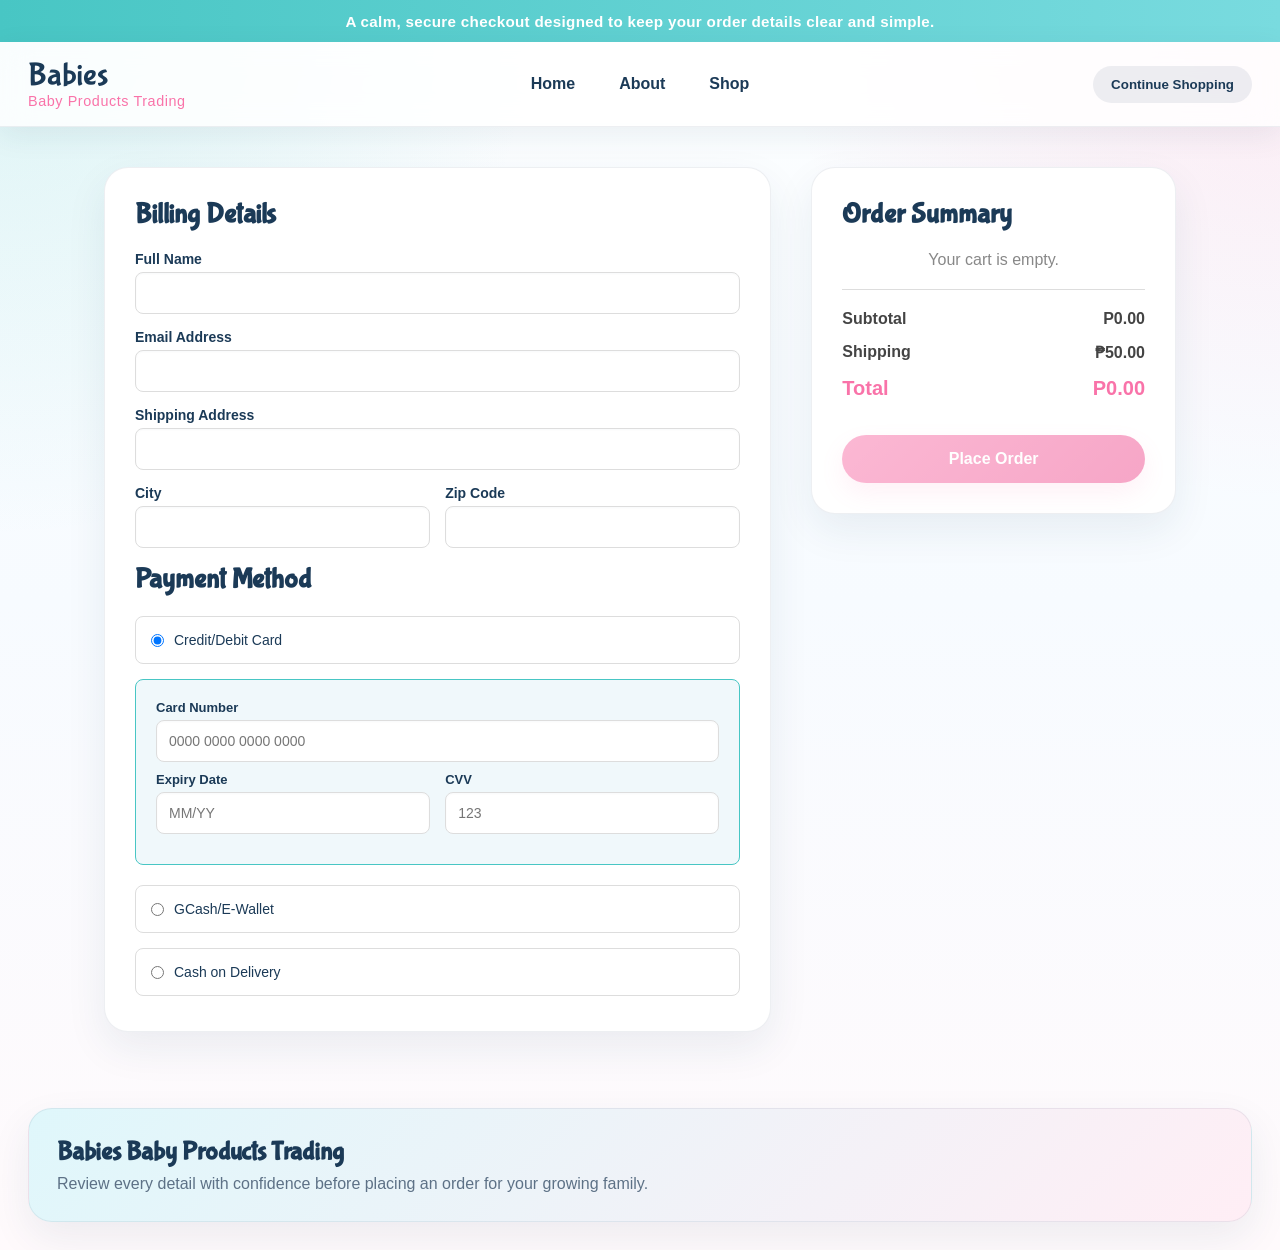
==== checkout.html @ 2b31377b "Add files via upload" ====
<!DOCTYPE html>
<html lang="en">
<head>
    <meta charset="UTF-8">
    <meta name="viewport" content="width=device-width, initial-scale=1.0">
    <title>Checkout - Babies Baby Products Trading</title>
    <link rel="stylesheet" href="checkoutstyle.css">
    <link rel="stylesheet" href="common.css">
    <link href="https://fonts.googleapis.com/css2?family=Bubblegum+Sans&display=swap" rel="stylesheet">
</head>
<body>
    <header>
        <div class="top-bar">A calm, secure checkout designed to keep your order details clear and simple.</div>
        <nav class="navbar">
            <div class="logo-container">
                <div class="logo">
                    <a href="index.html">Babies <span>Baby Products Trading</span></a>
                </div>
            </div>
            
            <div class="nav-links-container">
                <ul class="nav-links">
                    <li><a href="index.html">Home</a></li>
                    <li><a href="pages.html">About</a></li>
                    <li><a href="shop.html">Shop</a></li>
                </ul>
            </div>
            
            <div class="nav-buttons-container">
                <div class="nav-buttons">
                    <button class="nav-auth-btn" onclick="window.location.href='shop.html'">Continue Shopping</button>
                </div>
            </div>
        </nav>
    </header>

    <main class="checkout-container">
        <div class="checkout-form-section">
            <h2>Billing Details</h2>
            <form id="checkout-form">
                <div class="input-group">
                    <label for="fname">Full Name</label>
                    <input type="text" id="fname" required>
                </div>
                <div class="input-group">
                    <label for="email">Email Address</label>
                    <input type="email" id="email" required>
                </div>
                <div class="input-group">
                    <label for="address">Shipping Address</label>
                    <input type="text" id="address" required>
                </div>
                <div class="input-row">
                    <div class="input-group">
                        <label for="city">City</label>
                        <input type="text" id="city" required>
                    </div>
                    <div class="input-group">
                        <label for="zip">Zip Code</label>
                        <input type="text" id="zip" required>
                    </div>
                </div>

                <h2>Payment Method</h2>
                <div class="payment-options">
                    <label class="payment-label">
                        <input type="radio" name="payment" value="card" checked> Credit/Debit Card
                    </label>
                    
                    <div id="card-details" class="card-details-form">
                        <div class="input-group">
                            <label for="cardNumber">Card Number</label>
                            <input type="text" id="cardNumber" placeholder="0000 0000 0000 0000" maxlength="19" required>
                        </div>
                        <div class="input-row">
                            <div class="input-group">
                                <label for="expDate">Expiry Date</label>
                                <input type="text" id="expDate" placeholder="MM/YY" maxlength="5" required>
                            </div>
                            <div class="input-group">
                                <label for="cvv">CVV</label>
                                <input type="password" id="cvv" placeholder="123" maxlength="4" required>
                            </div>
                        </div>
                    </div>

                    <label class="payment-label">
                        <input type="radio" name="payment" value="gcash"> GCash/E-Wallet
                    </label>

                    <label class="payment-label">
                        <input type="radio" name="payment" value="cod"> Cash on Delivery
                    </label>
                </div>
            </form>
        </div>

        <div class="order-summary">
            <h2>Order Summary</h2>
            <div class="summary-items" id="summary-items">
            </div>
            <hr>
            <div class="summary-totals">
                <div class="summary-row">
                    <span>Subtotal</span>
                    <span id="summary-subtotal">₱0.00</span>
                </div>
                <div class="summary-row">
                    <span>Shipping</span>
                    <span id="summary-shipping">₱50.00</span>
                </div>
                <div class="summary-row total">
                    <span>Total</span>
                    <span id="summary-total">₱0.00</span>
                </div>
            </div>
            <button type="submit" form="checkout-form" class="place-order-btn">Place Order</button>
        </div>
    </main>

    <footer class="site-footer">
        <h3>Babies Baby Products Trading</h3>
        <p>Review every detail with confidence before placing an order for your growing family.</p>
    </footer>

    <script src="script.js"></script>
</body>
</html>
---- checkoutstyle.css ----
:root {
    --primary-blue: #48C6C4;
    --dark-blue: #1B3A57;
    --pink: #F973A9;
    --light-blue: #AEE5FF;
    --white: #ffffff;
    --bg-gray: #f8f8f8;
}

* {
    margin: 0;
    padding: 0;
    box-sizing: border-box;
    font-family: 'Arial', sans-serif;
}

body {
    background-color: var(--bg-gray);
    display: flex;
    flex-direction: column;
    min-height: 100vh;
}

header {
    width: 100%;
    flex-shrink: 0;
}

.top-bar {
    display: flex;
    justify-content: space-between;
    background-color: var(--primary-blue);
    padding: 10px 20px;
    height: 10px;
}

.navbar {
    display: flex;
    justify-content: space-between;
    align-items: center;
    background-color: var(--white);
    padding: 15px 20px;
    box-shadow: 0 2px 10px rgba(0, 0, 0, 0.1);
}

.logo-container {
    flex: 1;
    display: flex;
    justify-content: flex-start;
}

.logo a {
    font-size: 32px;
    text-decoration: none;
    font-family: 'Bubblegum Sans', cursive;
    color: var(--dark-blue);
}

.logo span {
    color: var(--pink);
}

.nav-links-container {
    display: flex;
    justify-content: center;
}

.nav-links {
    list-style: none;
    display: flex;
    gap: 20px;
    justify-content: center;
}

.nav-links li a {
    text-decoration: none;
    color: var(--dark-blue);
    font-weight: bold;
}

.nav-buttons-container {
    flex: 1;
    display: flex;
    justify-content: flex-end;
}

.checkout-container {
    display: flex;
    flex-wrap: wrap;
    gap: 40px;
    padding: 40px 5%;
    max-width: 1200px;
    margin: 0 auto;
    width: 100%;
    align-items: flex-start;
}

.checkout-form-section {
    flex: 2;
    background: var(--white);
    padding: 30px;
    border-radius: 15px;
    box-shadow: 0 4px 10px rgba(0, 0, 0, 0.05);
    min-width: 300px;
}

h2 {
    color: var(--dark-blue);
    font-size: 28px;
    margin-bottom: 20px;
    font-family: 'Bubblegum Sans', cursive;
}

.input-group {
    margin-bottom: 15px;
    display: flex;
    flex-direction: column;
}

.input-row {
    display: flex;
    gap: 15px;
}

.input-row .input-group {
    flex: 1;
}

label {
    font-weight: bold;
    color: var(--dark-blue);
    margin-bottom: 5px;
    font-size: 14px;
}

input[type="text"],
input[type="email"],
input[type="password"] {
    padding: 12px;
    border: 1px solid #ddd;
    border-radius: 8px;
    font-size: 14px;
    width: 100%;
}

input:focus {
    outline: none;
    border-color: var(--primary-blue);
}

.payment-options {
    display: flex;
    flex-direction: column;
    gap: 10px;
}

.payment-label {
    display: flex;
    align-items: center;
    gap: 10px;
    padding: 15px;
    border: 1px solid #ddd;
    border-radius: 8px;
    cursor: pointer;
    font-weight: normal;
}

.card-details-form {
    background-color: #f0f8fb;
    padding: 20px;
    border-radius: 8px;
    margin-bottom: 10px;
    border: 1px solid var(--primary-blue);
    display: block; 
}

.card-details-form .input-group {
    margin-bottom: 10px;
}

.card-details-form label {
    font-size: 13px;
    color: var(--dark-blue);
}

.card-details-form input {
    background-color: var(--white);
}

.order-summary {
    flex: 1;
    min-width: 300px;
    background: var(--white);
    padding: 30px;
    border-radius: 15px;
    box-shadow: 0 4px 10px rgba(0, 0, 0, 0.05);
}

.checkout-product-row {
    display: flex;
    flex-direction: column;
    margin-bottom: 15px;
    border-bottom: 1px dashed #ddd;
    padding-bottom: 10px;
}

.checkout-product-title {
    text-align: left;
    color: var(--dark-blue);
    font-weight: bold;
}

.checkout-product-qty {
    text-align: right;
    color: #666;
    font-size: 14px;
    margin-top: 5px;
}

.checkout-product-total {
    text-align: right;
    font-weight: bold;
    color: var(--pink);
    font-size: 16px;
}

.summary-row {
    display: flex;
    justify-content: space-between;
    margin-bottom: 15px;
    color: #444;
}

hr {
    border: 0;
    height: 1px;
    background: #ddd;
    margin: 20px 0;
}

.summary-totals .summary-row {
    font-weight: bold;
}

.summary-row.total {
    font-size: 20px;
    color: var(--pink);
    margin-top: 10px;
}

.place-order-btn {
    width: 100%;
    background-color: var(--pink);
    color: white;
    border: none;
    padding: 15px;
    border-radius: 30px;
    cursor: pointer;
    font-weight: bold;
    font-size: 16px;
    margin-top: 20px;
    transition: transform 0.2s;
}

.place-order-btn:hover {
    transform: scale(1.02);
}

@media (max-width: 768px) {
    .navbar {
        flex-direction: column;
        gap: 15px;
    }
    
    .checkout-container {
        flex-direction: column;
    }
    
    .input-row {
        flex-direction: column;
        gap: 0;
    }
}
---- common.css ----
:root {
    --primary-blue: #48c6c4;
    --primary-blue-deep: #2ea9b0;
    --dark-blue: #1b3a57;
    --pink: #f973a9;
    --pink-deep: #ef4f90;
    --light-blue: #eefbff;
    --cream: #fffdf8;
    --surface: rgba(255, 255, 255, 0.92);
    --surface-strong: #ffffff;
    --border-soft: rgba(27, 58, 87, 0.08);
    --shadow-soft: 0 16px 40px rgba(27, 58, 87, 0.08);
    --shadow-hover: 0 22px 50px rgba(27, 58, 87, 0.14);
    --text-muted: #5d7186;
}

body {
    background:
        radial-gradient(circle at top left, rgba(72, 198, 196, 0.18), transparent 30%),
        radial-gradient(circle at top right, rgba(249, 115, 169, 0.14), transparent 28%),
        linear-gradient(180deg, #fcfeff 0%, #f7fbff 48%, #fffafc 100%);
    color: var(--dark-blue);
}

header {
    position: sticky;
    top: 0;
    z-index: 100;
}

.top-bar {
    display: flex;
    min-height: 42px;
    padding: 10px 24px;
    align-items: center;
    justify-content: center;
    text-align: center;
    background: linear-gradient(90deg, var(--primary-blue) 0%, #79dbdf 100%);
    color: #ffffff;
    font-size: 0.95rem;
    font-weight: 700;
    letter-spacing: 0.02em;
}

.navbar {
    padding: 18px 28px;
    border-bottom: 1px solid var(--border-soft);
    background: rgba(255, 255, 255, 0.82);
    backdrop-filter: blur(14px);
    box-shadow: 0 8px 30px rgba(27, 58, 87, 0.08);
}

.logo a {
    display: inline-flex;
    flex-direction: column;
    gap: 2px;
    line-height: 1;
}

.logo span {
    font-size: 0.9rem;
    letter-spacing: 0.04em;
}

.nav-links {
    gap: 12px;
}

.nav-links a {
    display: inline-flex;
    align-items: center;
    justify-content: center;
    min-height: 42px;
    padding: 0 16px;
    border-radius: 999px;
    color: var(--text-muted);
    transition: background-color 0.2s ease, color 0.2s ease, transform 0.2s ease;
}

.nav-links li a:hover,
.nav-links li a.active,
.nav-links a:hover,
.nav-links a.active {
    background: rgba(72, 198, 196, 0.12);
    color: var(--dark-blue);
    transform: translateY(-1px);
}

.nav-buttons {
    align-items: center;
}

.nav-auth-btn,
.account-btn,
.my-bag {
    border: 0;
    border-radius: 999px;
    padding: 11px 18px;
    font-weight: 700;
    box-shadow: none;
    transition: transform 0.2s ease, box-shadow 0.2s ease, background-color 0.2s ease;
}

.nav-auth-btn,
.account-btn {
    background: rgba(27, 58, 87, 0.08);
    color: var(--dark-blue);
}

.my-bag {
    background: linear-gradient(135deg, var(--pink) 0%, var(--pink-deep) 100%);
    color: #ffffff;
}

.nav-auth-btn:hover,
.account-btn:hover,
.my-bag:hover {
    transform: translateY(-2px);
    box-shadow: var(--shadow-soft);
}

.hero,
.login-card,
.checkout-form-section,
.order-summary,
.product,
.form-container,
.map-container iframe,
.about-us figure img {
    box-shadow: var(--shadow-soft);
}

.hero {
    margin: 28px;
    min-height: calc(100vh - 160px);
    width: auto;
    border-radius: 32px;
    border: 1px solid rgba(255, 255, 255, 0.6);
    background:
        linear-gradient(135deg, rgba(255, 255, 255, 0.92), rgba(238, 251, 255, 0.9)),
        var(--surface);
    overflow: hidden;
}

.blue-box,
.yellow-box {
    border-radius: 18px;
    padding: 14px 28px;
    box-shadow: 0 10px 25px rgba(27, 58, 87, 0.08);
}

.blue-box {
    color: var(--dark-blue);
    background: linear-gradient(135deg, #daf6ff 0%, #aee5ff 100%);
}

.yellow-box {
    background: linear-gradient(135deg, #fff6a8 0%, #feef71 100%);
}

.shop-banner,
.login-card,
.checkout-form-section,
.order-summary,
.product,
.form-container,
.map-container,
.about-us,
.contact-header,
.site-footer {
    border-radius: 24px;
}

.shop-banner {
    margin: 28px auto 0;
    width: min(1200px, calc(100% - 56px));
    background: linear-gradient(135deg, #e8fbff 0%, #fff3f8 100%);
    border: 1px solid var(--border-soft);
    box-shadow: var(--shadow-soft);
}

.container,
.checkout-container,
.product-grid {
    position: relative;
    z-index: 1;
}

.login-card,
.checkout-form-section,
.order-summary,
.product,
.form-container {
    border: 1px solid var(--border-soft);
    background: var(--surface-strong);
}

.product {
    overflow: hidden;
}

.product:hover {
    box-shadow: var(--shadow-hover);
}

.product img {
    background: linear-gradient(135deg, #f6fcff 0%, #fff7fa 100%);
}

.form-container {
    background: linear-gradient(180deg, #7ddce1 0%, #4fcad2 100%);
}

.form-container input,
.form-container textarea,
.input-group input {
    box-shadow: inset 0 1px 2px rgba(27, 58, 87, 0.03);
}

.site-footer {
    margin: 36px 28px 28px;
    padding: 28px;
    background: linear-gradient(135deg, #dff7fb 0%, #ffeef5 100%);
    border: 1px solid var(--border-soft);
    color: var(--dark-blue);
    box-shadow: var(--shadow-soft);
}

.site-footer h3 {
    margin-bottom: 8px;
    font-family: 'Bubblegum Sans', cursive;
    font-size: 1.6rem;
}

.site-footer p {
    color: var(--text-muted);
}

.sidebar,
.modal-content,
.product-modal-content {
    border-radius: 24px 0 0 24px;
    box-shadow: -18px 0 40px rgba(27, 58, 87, 0.14);
}

.modal-content,
.product-modal-content {
    border-radius: 24px;
}

.empty-cart-btn,
.checkout-btn,
.login-btn,
.accept-btn,
.place-order-btn,
.add-to-cart-modal,
.form-container button {
    border-radius: 999px;
    font-weight: 700;
    box-shadow: 0 10px 24px rgba(249, 115, 169, 0.2);
}

.checkout-btn,
.login-btn,
.place-order-btn,
.add-to-cart-modal,
.form-container button {
    background: linear-gradient(135deg, var(--pink) 0%, var(--pink-deep) 100%);
}

.empty-cart-btn {
    border-color: rgba(249, 115, 169, 0.5);
}

@media (max-width: 768px) {
    header {
        position: static;
    }

    .top-bar {
        min-height: auto;
        text-align: center;
        font-size: 0.85rem;
    }

    .navbar {
        padding: 16px;
    }

    .hero,
    .shop-banner,
    .site-footer {
        width: calc(100% - 24px);
        margin-left: 12px;
        margin-right: 12px;
    }

    .hero {
        margin-top: 12px;
        border-radius: 24px;
    }

    .nav-links {
        flex-wrap: wrap;
        justify-content: center;
    }

    .nav-buttons {
        flex-wrap: wrap;
        justify-content: center;
    }

    .site-footer {
        margin-top: 24px;
        margin-bottom: 16px;
        padding: 22px 18px;
    }
}
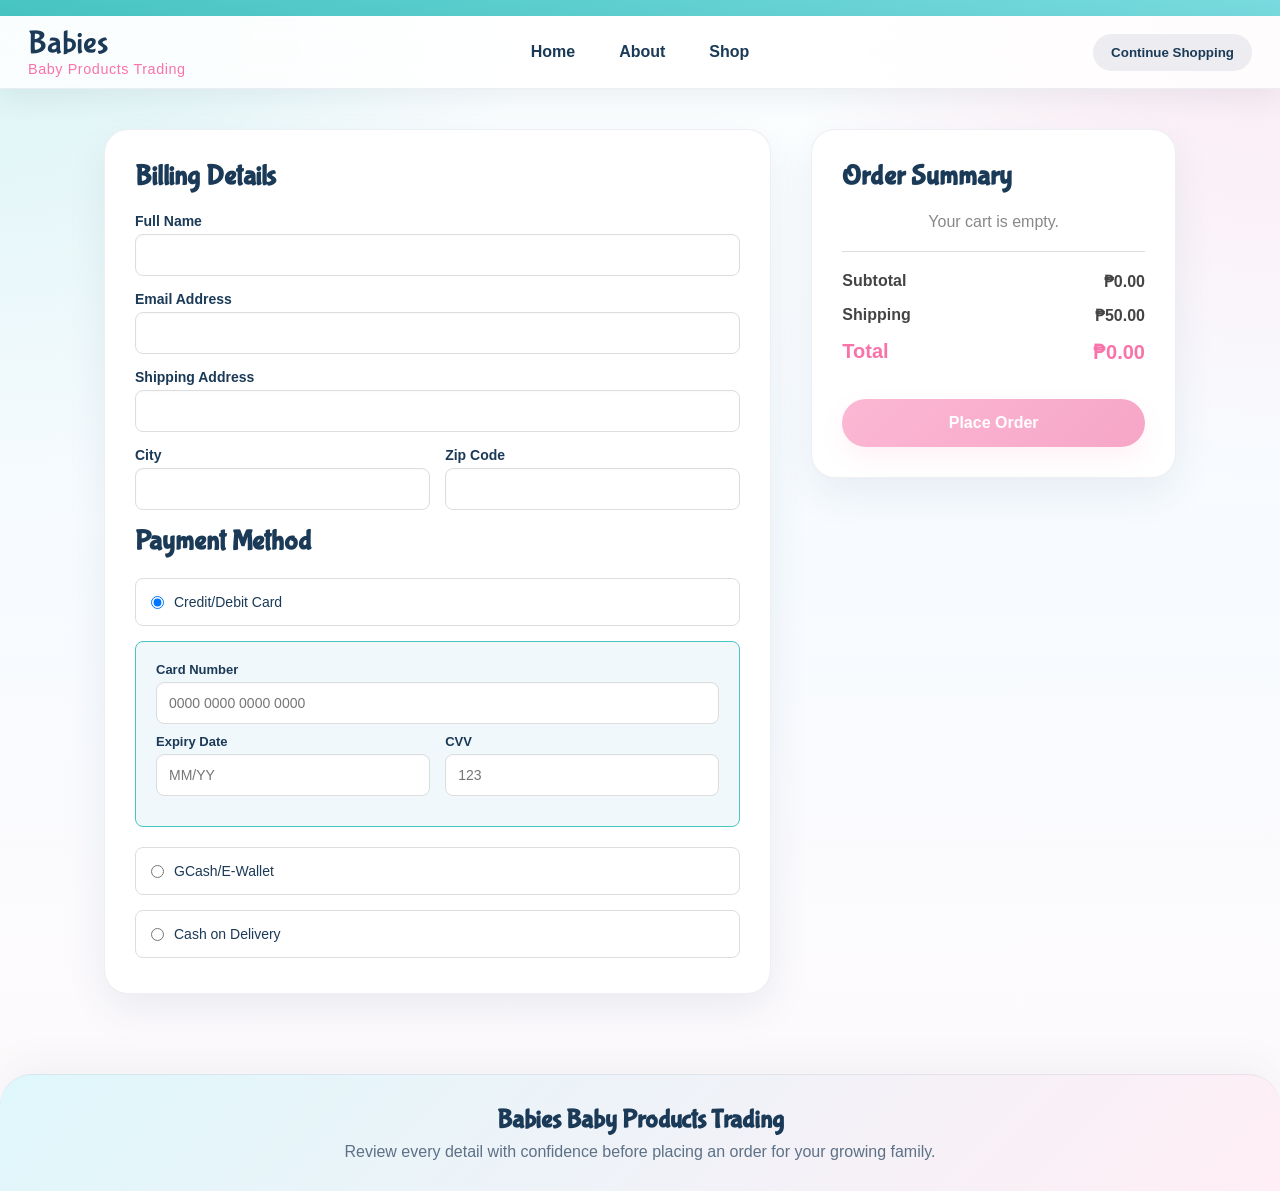
==== commit b89b1927: "Add files via upload" ====
--- a/checkout.html
+++ b/checkout.html
@@ -10,7 +10,7 @@
 </head>
 <body>
     <header>
-        <div class="top-bar">A calm, secure checkout designed to keep your order details clear and simple.</div>
+        <div class="top-bar"></div>
         <nav class="navbar">
             <div class="logo-container">
                 <div class="logo">
--- a/common.css
+++ b/common.css
@@ -29,12 +29,10 @@
 }
 
 .top-bar {
-    display: flex;
-    min-height: 42px;
-    padding: 10px 24px;
+    min-height: 16px;
+    padding: 0;
     align-items: center;
     justify-content: center;
-    text-align: center;
     background: linear-gradient(90deg, var(--primary-blue) 0%, #79dbdf 100%);
     color: #ffffff;
     font-size: 0.95rem;
@@ -43,7 +41,7 @@
 }
 
 .navbar {
-    padding: 18px 28px;
+    padding: 12px 28px;
     border-bottom: 1px solid var(--border-soft);
     background: rgba(255, 255, 255, 0.82);
     backdrop-filter: blur(14px);
@@ -92,7 +90,8 @@
 
 .nav-auth-btn,
 .account-btn,
-.my-bag {
+.my-bag,
+.wishlist {
     border: 0;
     border-radius: 999px;
     padding: 11px 18px;
@@ -107,14 +106,16 @@
     color: var(--dark-blue);
 }
 
-.my-bag {
+.my-bag,
+.wishlist {
     background: linear-gradient(135deg, var(--pink) 0%, var(--pink-deep) 100%);
     color: #ffffff;
 }
 
 .nav-auth-btn:hover,
 .account-btn:hover,
-.my-bag:hover {
+.my-bag:hover,
+.wishlist:hover {
     transform: translateY(-2px);
     box-shadow: var(--shadow-soft);
 }
@@ -166,8 +167,7 @@
 .form-container,
 .map-container,
 .about-us,
-.contact-header,
-.site-footer {
+.contact-header {
     border-radius: 24px;
 }
 
@@ -218,12 +218,16 @@
 }
 
 .site-footer {
-    margin: 36px 28px 28px;
-    padding: 28px;
+    margin: 40px 0 0 0;
+    padding: 30px 20px;
     background: linear-gradient(135deg, #dff7fb 0%, #ffeef5 100%);
-    border: 1px solid var(--border-soft);
-    color: var(--dark-blue);
-    box-shadow: var(--shadow-soft);
+    border-top: 1px solid var(--border-soft);
+    color: var(--dark-blue);
+    box-shadow: 0 -10px 40px rgba(27, 58, 87, 0.05);
+    text-align: center;
+    border-radius: 32px 32px 0 0;
+    width: 100%;
+    box-sizing: border-box;
 }
 
 .site-footer h3 {
@@ -272,24 +276,66 @@
     border-color: rgba(249, 115, 169, 0.5);
 }
 
+.copy-id-btn {
+    background: var(--light-blue);
+    border: 1px solid var(--primary-blue);
+    border-radius: 6px;
+    padding: 4px 8px;
+    cursor: pointer;
+    font-size: 16px;
+    color: var(--dark-blue);
+    position: relative;
+    transition: all 0.2s ease;
+    display: inline-flex;
+    align-items: center;
+    justify-content: center;
+}
+
+.copy-id-btn:hover {
+    background: var(--primary-blue);
+    color: white;
+}
+
+.copy-id-btn::after {
+    content: "copy order ID";
+    position: absolute;
+    bottom: 130%;
+    left: 50%;
+    transform: translateX(-50%);
+    background: rgba(27, 58, 87, 0.9);
+    color: white;
+    padding: 4px 8px;
+    border-radius: 4px;
+    font-size: 12px;
+    white-space: nowrap;
+    opacity: 0;
+    pointer-events: none;
+    transition: opacity 0.2s;
+    font-family: 'Arial', sans-serif;
+    font-weight: normal;
+}
+
+.copy-id-btn:hover::after {
+    opacity: 1;
+}
+
 @media (max-width: 768px) {
     header {
         position: static;
     }
 
     .top-bar {
-        min-height: auto;
+        min-height: 12px;
         text-align: center;
         font-size: 0.85rem;
     }
 
     .navbar {
-        padding: 16px;
+        padding: 12px 16px;
     }
 
     .hero,
-    .shop-banner,
-    .site-footer {
+    .shop-banner {
         width: calc(100% - 24px);
         margin-left: 12px;
         margin-right: 12px;
@@ -311,8 +357,117 @@
     }
 
     .site-footer {
-        margin-top: 24px;
-        margin-bottom: 16px;
-        padding: 22px 18px;
-    }
+        margin: 30px 0 0 0;
+        border-radius: 24px 24px 0 0;
+        padding: 24px 18px;
+    }
+}
+
+.tracking-timeline {
+    display: flex;
+    justify-content: space-between;
+    align-items: flex-start;
+    position: relative;
+    margin-top: 15px;
+}
+
+.tracking-timeline::before {
+    content: '';
+    position: absolute;
+    top: 20px;
+    left: 10%;
+    width: 80%;
+    height: 4px;
+    background: #e0e0e0;
+    z-index: 1;
+}
+
+.step {
+    position: relative;
+    z-index: 2;
+    text-align: center;
+    flex: 1;
+    color: var(--text-muted);
+}
+
+.step-icon {
+    width: 44px;
+    height: 44px;
+    background: #ffffff;
+    border: 3px solid #e0e0e0;
+    border-radius: 50%;
+    display: flex;
+    align-items: center;
+    justify-content: center;
+    margin: 0 auto 10px;
+    font-size: 20px;
+    transition: all 0.3s ease;
+}
+
+.step.active .step-icon {
+    border-color: var(--primary-blue);
+    background: var(--light-blue);
+}
+
+.step.active p {
+    color: var(--dark-blue);
+    font-weight: bold;
+}
+
+@media (max-width: 600px) {
+    .step p {
+        font-size: 12px;
+    }
+    .step-icon {
+        width: 36px;
+        height: 36px;
+        font-size: 16px;
+    }
+    .tracking-timeline::before {
+        top: 16px;
+    }
+}
+
+/* ================= FLOATING CONTACT BUTTON ================= */
+.contact-float {
+    position: fixed;
+    bottom: 20px;
+    right: 20px;
+    background: #F973A9;
+    color: white;
+    padding: 12px 16px;
+    border-radius: 50px;
+    cursor: pointer;
+    font-weight: bold;
+    z-index: 9999;
+    box-shadow: 0 5px 15px rgba(0,0,0,0.2);
+}
+
+/* ================= MODAL ================= */
+.modal {
+    display: none;
+    position: fixed;
+    inset: 0;
+    background: rgba(0,0,0,0.5);
+    z-index: 9999;
+}
+
+.modal.show {
+    display: block;
+}
+
+.modal-content {
+    background: white;
+    margin: 80px auto;
+    padding: 20px;
+    width: 90%;
+    max-width: 450px;
+    border-radius: 10px;
+}
+
+.close-modal {
+    float: right;
+    cursor: pointer;
+    font-size: 18px;
+    color: #F973A9;
 }
